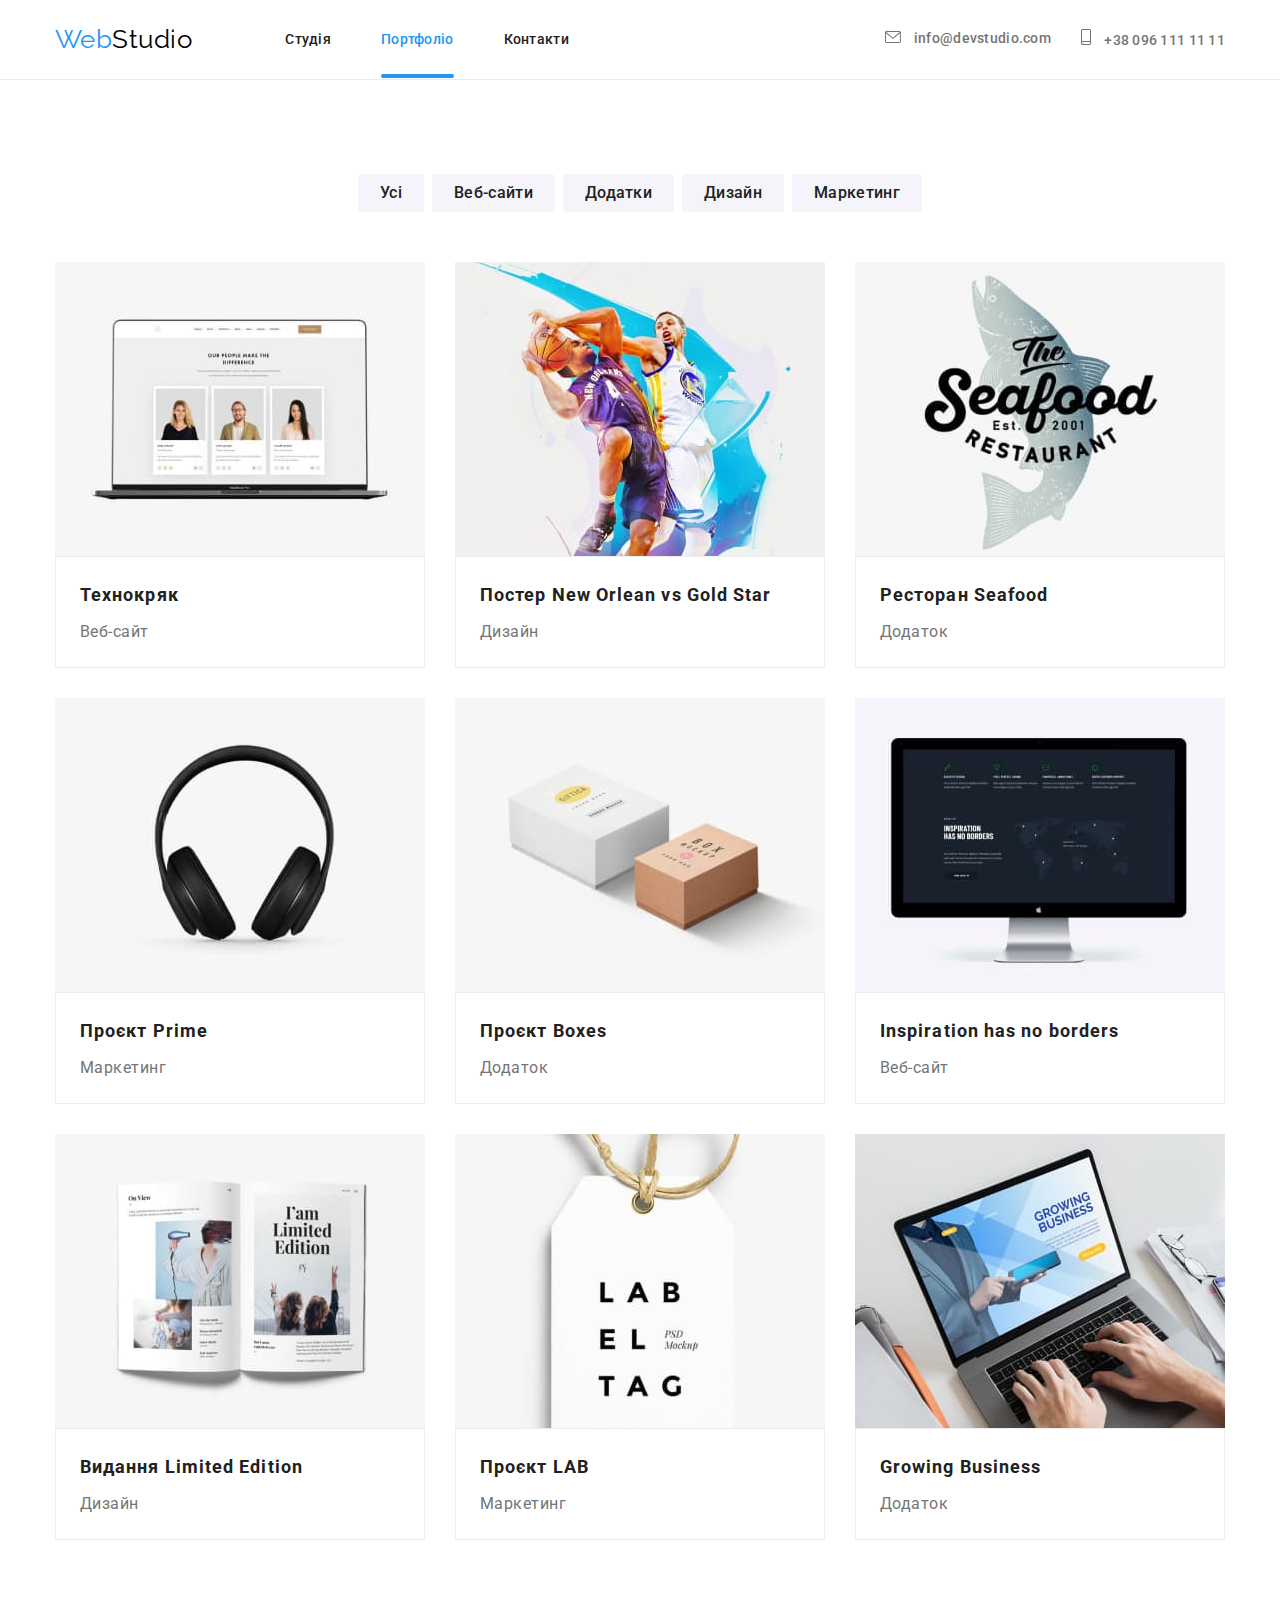
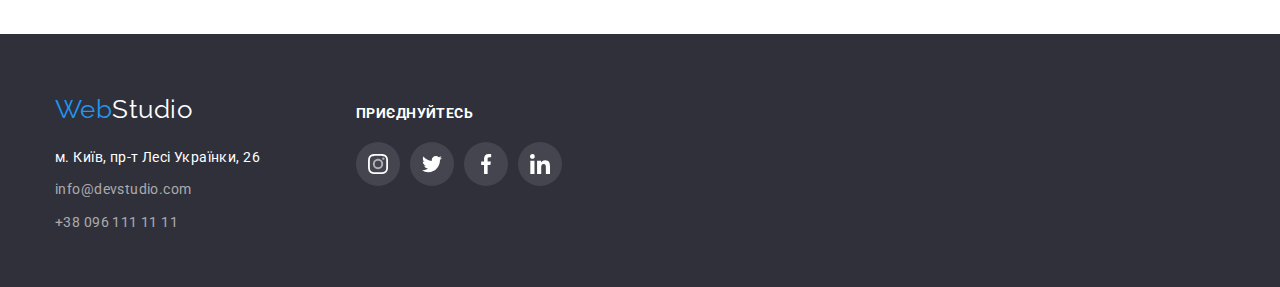
==== portfolio.html @ be0179d2 "копіювання файлів із попередньої роботи" ====
<!DOCTYPE html>
<html lang="uk">
    <head>
        <meta charset="UTF-8" />
        <meta http-equiv="X-UA-Compatible" content="IE=edge" />
        <meta name="viewport" content="width=device-width, initial-scale=1.0" />
        <title>Document</title>
        <link href="https://fonts.googleapis.com/css2?family=Raleway:wght@700&family=Roboto:wght@400;500;700;900&display=swap" rel="stylesheet" />
        <link rel="stylesheet" href="https://cdnjs.cloudflare.com/ajax/libs/modern-normalize/1.1.0/modern-normalize.min.css" />
        <link rel="stylesheet" href="./css/styles.css" />
    </head>
    <body class="page">
         <header class="page-header">
            <div class="container header-links">         
                <a href="/" class="decoration logo">
                    <span class="logo-one">Web</span><span class="logo-two">Studio</span>
                </a>
                <nav>
                <ul class="site-nav list">
                    <li class="item-chapter"><a href="./index.html" class="link-chapter">Студія</a></li>
                    <li class="item-chapter"><a href="./portfolio.html" class="link-chapter current">Портфоліо</a></li>
                    <li class="item-chapter"><a href="" class="link-chapter" >Контакти</a></li>
                </ul>
            </nav>
            <ul class="contacts list">
                <li class="item-contact">
                    <a class="link-contact" href="#" aria-label="mail">
                        <svg class="icon-contact" width="16" height="12"> 
                        <use href="./images/symbol-defs.svg#icon-icon-mail-1"></use>
                        </svg> 
                        info@devstudio.com</a></li>
                <li class="item"> 
                    <a class="link-contact" href="#" aria-label="telephone">
                        <svg class="icon-contact" width="10" height="16"> 
                         <use href="./images/symbol-defs.svg#icon-icon-smartphone-1"></use>
                        </svg> 
                        +38 096 111 11 11</a></li>
                    </ul>
        </div>
        </header>
        <!--Контент сторінки портфоліо-->
        <main>
            <section class="section">
                <div class="container"> 
             <!--<h1>Наші роботи</h1>-->
             <ul class="button-filter list"> 
                 <li class="button-item"><button type="button" class="button secondary filter">Усі</button></li>
                 <li class="button-item"><button type="button" class="button secondary filter">Веб-сайти</button></li>
                 <li class="button-item"><button type="button" class="button secondary filter">Додатки</button></li>
                 <li class="button-item"><button type="button" class="button secondary filter">Дизайн</button></li>
                 <li class="button-item"><button type="button" class="button secondary filter">Маркетинг</button></li>
                </ul>
                <ul class="work-example list">
                    
                    <li class="card-example">
                        <div class="descr">
                        <img class="img"
                            src="./images/img-work-1.jpg"
                            alt="веб-сайт Приклад №1"
                            width="370"
                        />
                        <p class="descr-text">Ресурс пропонує комплексні пропозиції з різним рівнем функціоналу та сервісів. Все це дозволить відвідувачу отримати вичерпні відомості про компанію чи приватну особу.</p>
                        </div>
                        <div class="card-title">
                        <h2 class="name-example">Технокряк</h2>
                        <p class="branch">Веб-сайт</p></div>
                        
                    </li>
                    <li class="card-example">
                        <div class="descr">
                        <img class="img"
                            src="./images/img-work-2.jpg"
                            alt="Дизайн Приклад№2"
                            width="370"
                        />
<p class="descr-text">Ресурс пропонує комплексні пропозиції з різним рівнем функціоналу та сервісів. Все це дозволить відвідувачу отримати вичерпні відомості про компанію чи приватну особу.</p>
                        </div>
                        <div class="card-title">

                            <h2 lang="en" class="name-example" >Постер New Orlean vs Gold Star</h2>
                            <p class="branch">Дизайн</p>
                        </div>
                    </li>
                    <li class="card-example">
                        <div class="descr">
                        <img class="img"
                            src="./images/img-work-3.jpg"
                            alt="Додаток Приклад№3"
                            width="370"
                        />
<p class="descr-text">Ресурс пропонує комплексні пропозиції з різним рівнем функціоналу та сервісів. Все це дозволить відвідувачу отримати вичерпні відомості про компанію чи приватну особу.</p>
                        </div>
                        <div class="card-title"> 
                            <h2 lang="en" class="name-example">Ресторан Seafood</h2>
                            <p class="branch">Додаток</p>
                        </div>
                    </li>
                    <li class="card-example">
                        <div class="descr">
                        <img class="img"
                            src="./images/img-work-4.jpg"
                            alt="Маркетинг Приклад№4"
                            width="370"
                        />
<p class="descr-text">Ресурс пропонує комплексні пропозиції з різним рівнем функціоналу та сервісів. Все це дозволить відвідувачу отримати вичерпні відомості про компанію чи приватну особу.</p>
                        </div>
                        <div class="card-title">

                            <h2 lang="en" class="name-example">Проєкт Prime</h2>
                            <p class="branch">Маркетинг</p>
                        </div>
                    </li>
                    <li class="card-example">
                        <div class="descr">
                        <img class="img"
                            src="./images/img-work-5.jpg"
                            alt="Додаток Приклад№5"
                            width="370"
                        />
<p class="descr-text">Ресурс пропонує комплексні пропозиції з різним рівнем функціоналу та сервісів. Все це дозволить відвідувачу отримати вичерпні відомості про компанію чи приватну особу.</p>
                        </div>
                        <div class="card-title">

                            <h2 lang="en" class="name-example">Проєкт Boxes</h2>
                            <p class="branch">Додаток</p>
                        </div>
                    </li>
                    <li class="card-example">
                        <div class="descr">
                        <img class="img"
                            src="./images/img-work-6.jpg"
                            alt="Веб-сайт Приклад №6"
                            width="370"
                        />
<p class="descr-text">Ресурс пропонує комплексні пропозиції з різним рівнем функціоналу та сервісів. Все це дозволить відвідувачу отримати вичерпні відомості про компанію чи приватну особу.</p>
                        </div>
                        <div class="card-title">

                            <h2 lang="en" class="name-example">Inspiration has no borders</h2>
                            <p class="branch">Веб-сайт</p>
                        </div>
                    </li>
                    <li class="card-example">
                        <div class="descr">
                        <img class="img"
                            src="./images/img-work-7.jpg"
                            alt="Дизайн Приклад №7"
                            width="370"
                        />
<p class="descr-text">Ресурс пропонує комплексні пропозиції з різним рівнем функціоналу та сервісів. Все це дозволить відвідувачу отримати вичерпні відомості про компанію чи приватну особу.</p>
                        </div>
                        <div class="card-title">

                            <h2 lang="en" class="name-example">Видання Limited Edition</h2>
                            <p class="branch">Дизайн</p>
                        </div>
                    </li>
                    <li class="card-example">
                        <div class="descr">
                        <img class="img"
                            src="./images/img-work-8.jpg"
                            alt="Маркетинг Приклад №8"
                            width="370"
                        />
<p class="descr-text">Ресурс пропонує комплексні пропозиції з різним рівнем функціоналу та сервісів. Все це дозволить відвідувачу отримати вичерпні відомості про компанію чи приватну особу.</p>
                        </div>
                        <div class="card-title">

                            <h2 lang="en" class="name-example">Проєкт LAB</h2>
                            <p class="branch">Маркетинг</p>
                        </div>
                    </li>
                    <li class="card-example">
                        <div class="descr">
                        <img class="img"
                            src="./images/img-work-9.jpg"
                            alt="Додаток Приклад №9"
                            width="370"
                        />
<p class="descr-text">Ресурс пропонує комплексні пропозиції з різним рівнем функціоналу та сервісів. Все це дозволить відвідувачу отримати вичерпні відомості про компанію чи приватну особу.</p>
                        </div>
                        <div class="card-title">

                            <h2 lang="en" class="name-example">Growing Business</h2>
                            <p class="branch">Додаток</p>
                        </div>
                    </li>
                </ul>
            </div>
            </section>
        </main>
        <!--футер-->
        <footer class="footer">
            <div class="container footer-content-info">
                <div class="logo-address">
                <a href="/" class="logo decoration ">
                   <span class="logo-one">Web</span><span class="logo-three">Studio</span>
                </a>
               
                <address>
                    <ul class="address list">
                    <li><a href="/" class="post-address decoration">м. Київ, пр-т Лесі Українки, 26</a></li>
                    <li class="contact"><a href="mailto:info@devstudio.com" class="contact decoration">info@devstudio.com</a></li>
                    <li class="contact"><a href="tel:+38096111111" class="contact decoration">+38 096 111 11 11</a></li>
                </ul>
                </address>
            </div>
                <div class="socials">
                    <h3 class="caption">приєднуйтесь</h3>
                    <ul class="link-list list">
                        <li>
                            <a class="link-svg-footer" href="#" aria-label="Instagram">
                            <svg class="icon-socials" width="20" height="20"> 
                                <use href="./images/symbol-defs.svg#icon-instagram-2"></use>
                               </svg></a>
                        </li>
                        <li>
                            <a class="link-svg-footer" href="#" aria-label="Instagram">
                            <svg class="icon-socials" width="20" height="20"> 
                                <use href="./images/symbol-defs.svg#icon-twitter-1"></use>
                               </svg></a>
                        </li>
                        <li>
                            <a class="link-svg-footer" href="#" aria-label="Instagram">
                            <svg class="icon-socials" width="20" height="20"> 
                                <use href="./images/symbol-defs.svg#icon-facebook-1"></use>
                               </svg></a>
                        </li>
                        <li>
                            <a class="link-svg-footer" href="#" aria-label="Instagram">
                            <svg class="icon-socials" width="20" height="20"> 
                                <use href="./images/symbol-defs.svg#icon-linkedin-1"></use>
                               </svg></a>
                        </li>
                    </ul>
                </div>
            </div>
        
        </footer>
    </body>
</html>
---- css/styles.css ----
:root {
    --primary-text-color: #2F303A;
    --title-text-color: #212121;
    --primaty-white-color: #FFFFFF;
    --accent-color: #2196F3;
    --icon-color: #afb1b8;
    --primary-bacground-color:#F5F4FA;
}

.page { 
margin: 0;
font-family: 'Roboto', sans-serif;
background-color: white;
color:#757575 ;
letter-spacing: 0.03em;
}  


.page-header {
padding-top: 24px;
padding-bottom: 24px;
border-bottom:1px solid #ECECEC;
}

.decoration {
text-decoration: none;
}

.header-links {
display: flex;
padding-left: 0;
align-items: center;
}

.container {
margin: 0 auto;
padding-left: 15px;
padding-right: 15px;
width: 1200px; 
}

.header-links {
margin: auto;
}

/* logo */
.logo {
font-family: 'Raleway', sans-serif;
font-style: Bold;
font-size: 26px;
line-height: 1.2;
}

.logo-one {
color:var(--accent-color);
}

.logo-two {
color:#000000;
}

.logo-three {
color: var(--primaty-white-color);
}

.list {   
margin: 0;
padding: 0;
list-style: none;
}

.site-nav  {
margin-left: 93px;
display: flex;
}

.site-nav .item-chapter:not(:last-child) {
margin-right: 50px;
}

.site-nav .link-chapter, .contacts .link-contact {
color:var(--title-text-color);
font-weight: 500;
font-size: 14px;
line-height: 1.14;
letter-spacing: 0.02em;
text-decoration: none;

transition-property: color ;
transition-property: fill;
transition-duration: 250ms;
transition-timing-function: cubic-bezier(0.4, 0, 0.2, 1);
}

.contacts {
margin-left: auto;
display: flex;  
justify-content: flex-end;
}

.contacts .item-contact:not(:last-child) {
margin-right: 30px;

}

.item-contact {
    align-items: center;}
    

.icon-contact {
      margin-right: 10px;
    
}
.contacts .link-contact {
    fill:  #757575 ;
color: #757575 ;
 }

.site-nav .link-chapter.current,
.contacts .link-contact.current,
.site-nav .link-chapter:hover,
.site-nav .link-chapter:focus, 
.contacts .link-contact:hover,
.contacts .link-contact:focus {
    fill: var(--accent-color); 
    color: var(--accent-color);  
}
.link-chapter {


   
    position: relative;
    
}

.item-chapter .current::after {
    display: block;
    position: absolute;
    content: "";
    width: 100%;
    height: 4px;
    border: 2px solid var(--accent-color) ;
    background-color: var(--accent-color);
    border-radius: 2px;
    margin-top: 25px;

  
}

.hero {
background-image: 
linear-gradient( rgba(47, 48, 58, 0.4), rgba(47, 48, 58, 0.4)),
 url(../images/hero-img.jpg);
max-width: 1600px;
height: 600px;
margin-left: auto;
margin-right: auto;
background-position:center;

background-size: cover;
background-repeat: no-repeat;
padding-top: 200px;
padding-bottom: 200px;
text-align: center;


}

.footer {

background-color:var(--primary-text-color);
}

.hero-title {
margin-top :0px;
margin-bottom: 30px;
margin-left: auto;
margin-right: auto;
width: 696px;
color: var(--primaty-white-color);
font-weight: 900;
font-size: 44px;
line-height: 1.36;
letter-spacing: 0.06em;
text-transform: uppercase;
}

.button {
padding: 10px 32px ;
font-family: inherit;
color:var(--title-text-color); 
background: #F5F4FA;
font-weight: 500;
font-size: 14px;
line-height: 1.62;
letter-spacing: 0.02em;
border-radius: 4px;

}

.button.primary {
background-color:var(--accent-color);
color: var(--primaty-white-color);
font-weight: 700;
font-size: 16px;
line-height: 1.88;
letter-spacing: 0.06em; 
}

.button.secondary {
background-color: F5F4FA;
color:var(--title-text-color);
border: none;

transition-property: color, background-color, box-shadow ;
transition-duration: 250ms;
transition-timing-function: cubic-bezier(0.4, 0, 0.2, 1);
}

.button.secondary:hover,
.button.secondary:focus {
 background-color:var(--accent-color);
color: var(--primaty-white-color); 
box-shadow: 0px 1px 1px rgba(0, 0, 0, 0.12), 0px 4px 4px rgba(0, 0, 0, 0.06), 1px 4px 6px rgba(0, 0, 0, 0.16); 
}

.button.secondary:current {
background-color:var(--accent-color);
color: var(--primaty-white-color);

}
.backdrop {
position: fixed;
width: 100%;
height: 100%;
top: 0;
left: 0;
background: rgba(0, 0, 0, 0.2);
opacity: 1 ;

transition: opacity 250ms cubic-bezier(0.4, 0, 0.2, 1);
}

.backdrop.is-hidden {

opacity: 0;
pointer-events: none;
}

.backdrop.is-hidden .modal { 
 transform: translate(-50%, -50%) scale(0.8);
}

.modal {
position: absolute;
left: 50%;
top: 50%;
display: flex;
transform: translate(-50%, -50%) scale(1);
width: 528px;
height: 581px;
background: var(--primaty-white-color);
opacity: 1;

transition: transform 250ms cubic-bezier(0.4, 0, 0.2, 1);
}

.button-close {
position: absolute;
width: 30px;
height: 30px;
right: 8px;
top: 8px;
border-radius: 50%;
background-color: var(--primaty-white-color);
border: 1px solid rgba(0, 0, 0, 0.1);
display: flex;
align-items: center;
justify-content: center;

}

.icon-close {
   width: 18px;
height: 18px; 


   fill: #000000; 
}

.section {
padding-top: 94px;
padding-bottom: 94px;
  
}
.direction {
padding-top: 0;
}

.section-title {
margin-top: 0;
margin-bottom: 0;
color:var(--title-text-color);
font-size: 36px;
line-height: 1.17;
text-align: center;
letter-spacing: 0.03em;
} 

.priority {
display: flex;
} 

.priority-item {
width: 270px;
} 

.priority-item:not(:last-child) {
margin-right: 30px;
}

.upper {
    background: var(--primary-bacground-color);
    border-radius: 4px;
    display: flex;
    height: 120px;
    justify-content:center ;
    align-items: center;   
   
 }

.priority-icon {
    fill: var(--title-text-color);
}
.title   {

margin-top: 30px;
margin-bottom: 10px;
color:var(--title-text-color);
font-size: 14px;
line-height: 1.14;
letter-spacing: 0.03em;
text-transform: uppercase;
}


.priority .text {
margin-top: 0; 
margin-bottom: 0;   
font-size: 14px;
line-height: 1.7;
letter-spacing: 0.03em;
}

.image-list,
.clients-list {
margin-top: 50px;
display: flex;
}
.image-item {
    position: relative;
}
.image-item:not(:last-child) {
margin-right: 30px;
}
.description {
    display: flex;
position: absolute;
width: 370px;
height: 70px;
background: rgba(47, 48, 58, 0.8);
bottom: 0;
}
.text-description {
    

padding:auto;
margin: auto;
font-weight: 700;
font-size: 14px;
line-height: 1.14;
text-align: center;
letter-spacing: 0.03em;
text-transform: uppercase;
color:var(--primaty-white-color);


}

.shadow {
background: var(--primary-bacground-color);
padding-bottom: 94px;
}

.personal {
margin-top: 50px;
display: flex;
}

.personal-card {
width: 270px;
background-color:var(--primaty-white-color);
box-shadow: 0px 1px 3px rgba(0, 0, 0, 0.12), 0px 1px 1px rgba(0, 0, 0, 0.14), 0px 2px 1px rgba(0, 0, 0, 0.2);
border-radius: 0px 0px 4px 4px;

}
.personal-card:not(:last-child) {
margin-right: 30px;
}

.personal-data {
padding-top: 30px;
padding-bottom: 30px;
text-align: center;
}

.name {
margin-bottom: 0;
margin-top: 0;
color:var(--title-text-color);
font-weight: 500;
font-size: 16px;
line-height: 1.19;
}

.position {
margin-top: 10px;
margin-bottom: 0;     
font-size: 16px;
line-height: 1.19;
letter-spacing: 0.03em;
}

.social-links {
    margin-top: 16px;
    margin-left: 32px;
    margin-right: 32px;
    width: 206px;
    height: 44px;
display: flex;
gap: 10px;
align-items: center;
color:var(--icon-color) ;
}

.link-svg {   
    display: flex;  
    justify-content: center;
    align-items: center;
    width: 44px;
    height: 44px;
border-radius: 50%;
background-color: transparent;
color:var(--icon-color) ;

transition-property: color, background-color ;
transition-duration: 250ms;
transition-timing-function: cubic-bezier(0.4, 0, 0.2, 1);
}
.icon-socials {
    fill:currentColor;
 }
.link-svg:hover,
.link-svg:focus {
    background-color:var(--accent-color); 
    color:var(--primaty-white-color);
}
.client {
    display: flex;
    width: 170px;
    height: 92px;
  border-radius: 4px;
}

.client:not(:last-child) {
    margin-right: 30px;
}
.client-site {  
    display: flex;
    width: 170px;
    height: 92px;
    justify-content: center;
    align-items: center;
    border: 1px solid var(--icon-color)  ;
    border-radius: 4px;
    fill:var(--icon-color) ;

    transition-property: fill, border-color ;
transition-duration: 250ms;
transition-timing-function: cubic-bezier(0.4, 0, 0.2, 1);
}

.client-site:hover,
.client-site:focus {
  fill: var(--accent-color);
  border-color: var(--accent-color); 
}

.link-list {
    gap: 10px;
}


/* footer */

.footer {
padding-top: 60px;
padding-bottom: 60px;

}

.footer-content-info {
    display: flex;
    align-items: baseline;
}

.logo-address {
    display: block;
}

.post-address, .address .contact {
margin-right: 0;
    color: var(--primaty-white-color) ;
font-family: 'Roboto';
font-style: normal;
font-size: 14px;
line-height: 1.71;
letter-spacing: 0.03em;

}
.address {

    margin-right: 0;
    margin-bottom: 0;
    margin-top: 20px;
width: 231px;
height: 81px;
}

.contact {
margin-top: 9px;
}

.address .contact {
color: rgba(255, 255, 255, 0.6);

transition-property: color ;
transition-duration: 250ms;
transition-timing-function: cubic-bezier(0.4, 0, 0.2, 1);
 }

.address .contact:hover,
.address .contact:focus {
color: var(--accent-color);  
}

.socials {
    margin-top: 12px;
    margin-left:70px;
    margin-right: 0;
    margin-top: px;
 
width: 206px;
height: 80px;

}

.caption {
    margin-top: 0;
   margin-bottom: 20px;
    font-size: 14px;
    line-height: 1.14;
    letter-spacing: 0.03em;
    text-transform: uppercase;
    
    color:var(--primaty-white-color);
      
}
.link-list {
    display: flex;
}
.link-svg-footer {
    display: flex;  
    justify-content: center;
    align-items: center;
    width: 44px;
    height: 44px;
border-radius: 50%;
background-color:rgba(255, 255, 255, 0.1);;
color:var(--primaty-white-color) ; 

transition-property: color, background-color ;
transition-duration: 250ms;
transition-timing-function: cubic-bezier(0.4, 0, 0.2, 1);
}
.link-svg-footer:hover,
.link-svg-footer:focus {
    background-color:var(--accent-color); 
    color: var(--primaty-white-color);
}


/* portfolio */

.button-filter {

margin-bottom: 50px;
display: flex;
justify-content: center;
}
.filter {
    padding: 6px 22px ;
    font-size: 16px;
}

.button-item:not(:last-child) {
margin-right: 8px;
}


.work-example {
display: flex;
flex-wrap: wrap;
    
}
.card-example {
    margin-bottom: 30px;
    width: 370px;
    background-color:var(--primaty-white-color); 

    transition-property: box-shadow ;
transition-duration: 250ms;
transition-timing-function: cubic-bezier(0.4, 0, 0.2, 1);
}

.img::after {
    position: absolute;
  
    content: "";
    position: absolute;
    bottom: 0;
    left: 0;
    width: 370px;
    height: 30px;
    
    background-color:rgba(33, 150, 243, 0.9) ;
   
}
.work-example .card-example:hover,
.work-example .card-example:focus {
    box-shadow: 0px 1px 1px rgba(0, 0, 0, 0.12), 0px 4px 4px rgba(0, 0, 0, 0.06), 1px 4px 6px rgba(0, 0, 0, 0.16);
cursor: pointer;
}


.img {
    position: relative;
display: block;
max-width: 100%;
height: auto;
}
.descr {
     position: relative;
  overflow: hidden;
}

.descr-text {
    position: absolute;
    margin: 0;

  padding: 63px 24px;
  left: 0;
  top: 0;
  width: 100%;
  height: 100%;
 font-size: 18px;
line-height: 1.56;
letter-spacing: 0.03em;
color: #FFFFFF;
  background-color: rgba(33, 150, 243, 0.9);

  transform: translateY(100%);
  transition: transform 250ms ease ;
} 
.card-example:hover .descr-text {
transform: translateY(0);
}


.card-title { 
padding: 20px 24px;
border: 1px solid #EEEEEE;
}

.card-example:nth-last-child(-n+3) {
margin-bottom: 0;
 }

.card-example {
margin-right: 30px;
}

.card-example:nth-child(3n){
margin-right: 0px;
}

.name-example {
margin-bottom: 0; 
margin-top: 0;
color:var(--title-text-color);  
font-size: 18px;
line-height: 2;
letter-spacing: 0.06em;
}

.branch {
margin-top: 4px;
margin-bottom: 0;
font-size: 16px;
line-height: 1.88;
letter-spacing: 0.03em;
}
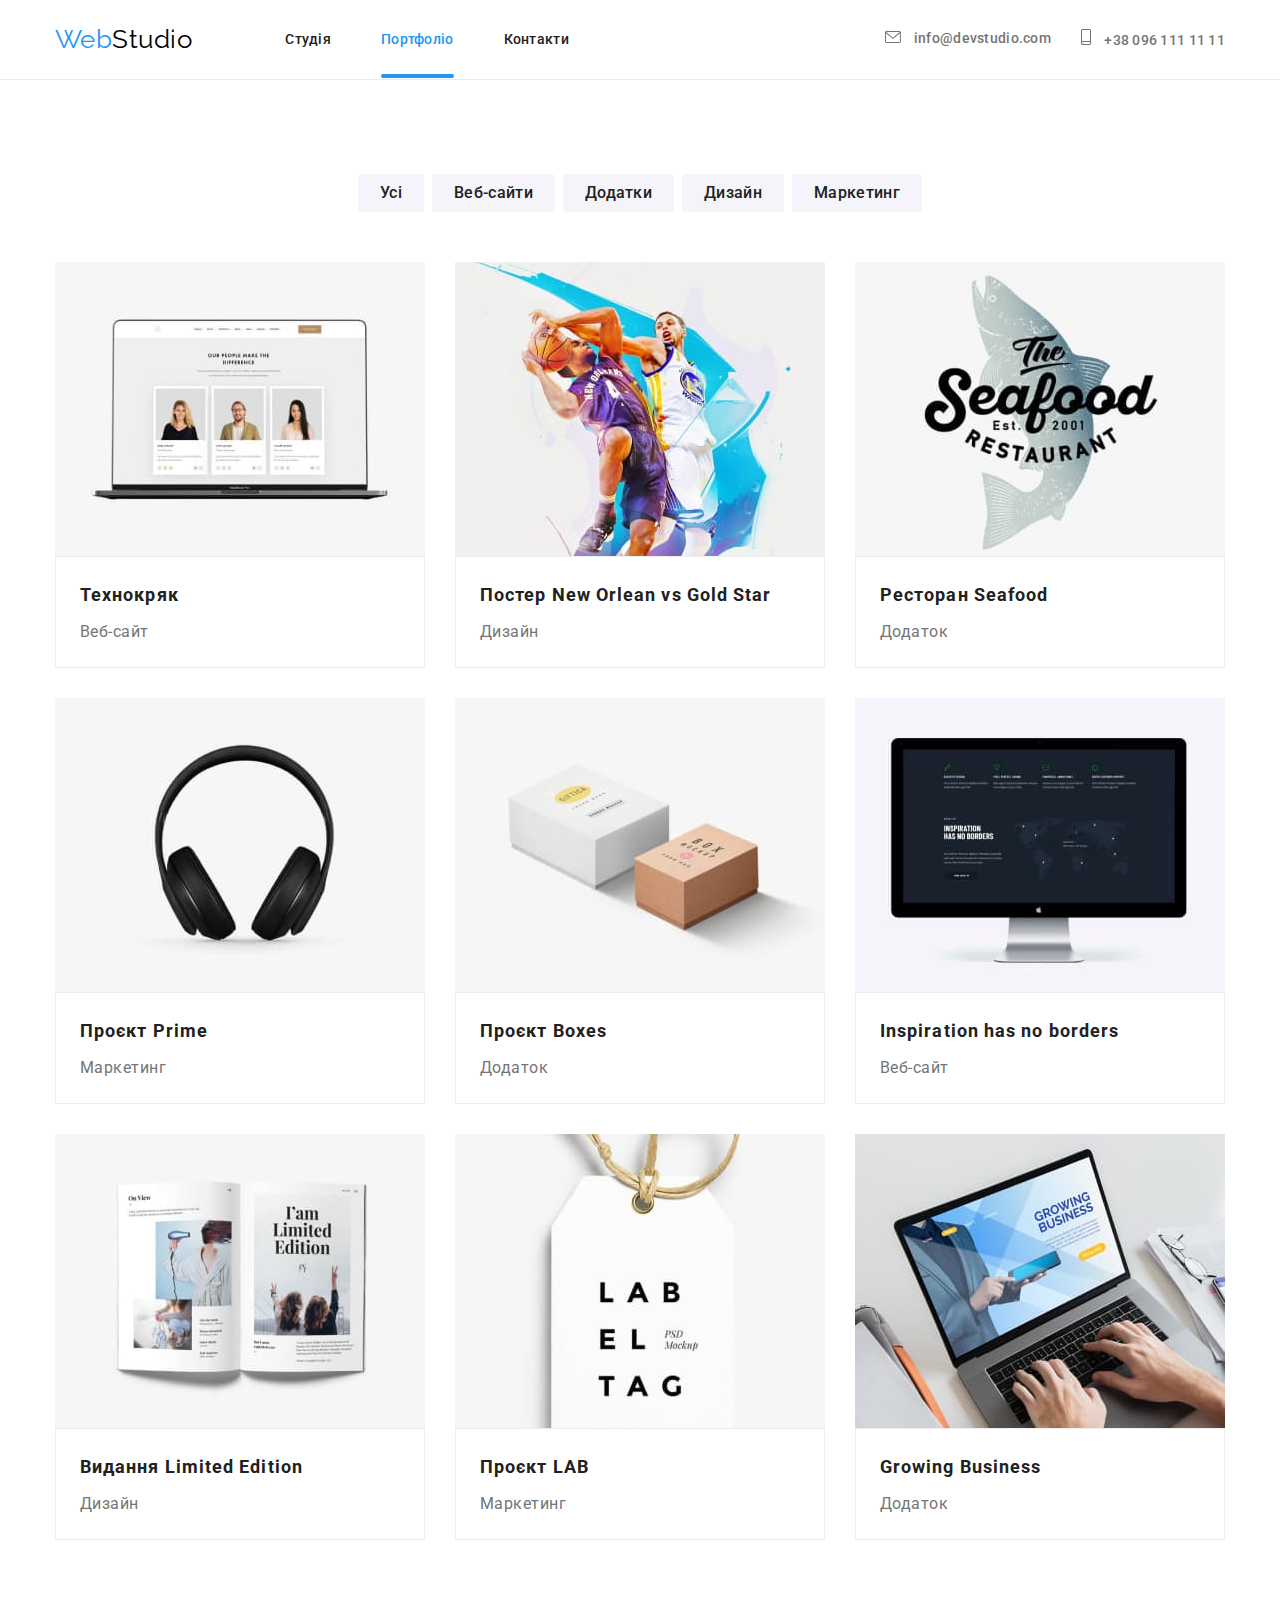
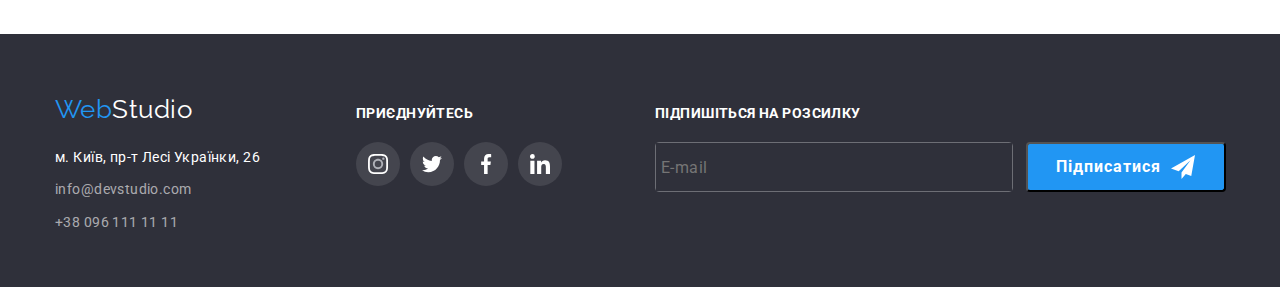
==== commit 3b55dc7b: "залишилось кілька костилів" ====
--- a/portfolio.html
+++ b/portfolio.html
@@ -190,52 +190,129 @@
             </section>
         </main>
         <!--футер-->
-        <footer class="footer">
+         <footer class="footer">
             <div class="container footer-content-info">
                 <div class="logo-address">
-                <a href="/" class="logo decoration ">
-                   <span class="logo-one">Web</span><span class="logo-three">Studio</span>
-                </a>
-               
-                <address>
-                    <ul class="address list">
-                    <li><a href="/" class="post-address decoration">м. Київ, пр-т Лесі Українки, 26</a></li>
-                    <li class="contact"><a href="mailto:info@devstudio.com" class="contact decoration">info@devstudio.com</a></li>
-                    <li class="contact"><a href="tel:+38096111111" class="contact decoration">+38 096 111 11 11</a></li>
-                </ul>
-                </address>
-            </div>
+                    <a href="/" class="logo decoration">
+                        <span class="logo-one">Web</span
+                        ><span class="logo-three">Studio</span>
+                    </a>
+
+                    <address>
+                        <ul class="address list">
+                            <li>
+                                <a href="/" class="post-address decoration"
+                                    >м. Київ, пр-т Лесі Українки, 26</a>
+                            </li>
+                            <li class="contact">
+                                <a
+                                    href="mailto:info@devstudio.com"
+                                    class="contact decoration"
+                                    >info@devstudio.com</a
+                                >
+                            </li>
+                            <li class="contact">
+                                <a
+                                    href="tel:+38096111111"
+                                    class="contact decoration"
+                                    >+38 096 111 11 11</a
+                                >
+                            </li>
+                        </ul>
+                    </address>
+                </div>
                 <div class="socials">
                     <h3 class="caption">приєднуйтесь</h3>
                     <ul class="link-list list">
                         <li>
-                            <a class="link-svg-footer" href="#" aria-label="Instagram">
-                            <svg class="icon-socials" width="20" height="20"> 
-                                <use href="./images/symbol-defs.svg#icon-instagram-2"></use>
-                               </svg></a>
+                            <a
+                                class="link-svg-footer"
+                                href="#"
+                                aria-label="Instagram"
+                            >
+                                <svg
+                                    class="icon-socials"
+                                    width="20"
+                                    height="20"
+                                >
+                                    <use
+                                        href="./images/symbol-defs.svg#icon-instagram-2"
+                                    ></use></svg></a>
                         </li>
                         <li>
-                            <a class="link-svg-footer" href="#" aria-label="Instagram">
-                            <svg class="icon-socials" width="20" height="20"> 
-                                <use href="./images/symbol-defs.svg#icon-twitter-1"></use>
-                               </svg></a>
+                            <a
+                                class="link-svg-footer"
+                                href="#"
+                                aria-label="Instagram"
+                            >
+                                <svg
+                                    class="icon-socials"
+                                    width="20"
+                                    height="20"
+                                >
+                                    <use
+                                        href="./images/symbol-defs.svg#icon-twitter-1"
+                                    ></use></svg></a>
                         </li>
                         <li>
-                            <a class="link-svg-footer" href="#" aria-label="Instagram">
-                            <svg class="icon-socials" width="20" height="20"> 
-                                <use href="./images/symbol-defs.svg#icon-facebook-1"></use>
-                               </svg></a>
+                            <a
+                                class="link-svg-footer"
+                                href="#"
+                                aria-label="Instagram"
+                            >
+                                <svg
+                                    class="icon-socials"
+                                    width="20"
+                                    height="20"
+                                >
+                                    <use
+                                        href="./images/symbol-defs.svg#icon-facebook-1"
+                                    ></use></svg></a>
                         </li>
                         <li>
-                            <a class="link-svg-footer" href="#" aria-label="Instagram">
-                            <svg class="icon-socials" width="20" height="20"> 
-                                <use href="./images/symbol-defs.svg#icon-linkedin-1"></use>
-                               </svg></a>
+                            <a
+                                class="link-svg-footer"
+                                href="#"
+                                aria-label="Instagram"
+                            >
+                                <svg
+                                    class="icon-socials"
+                                    width="20"
+                                    height="20"
+                                >
+                                    <use
+                                        href="./images/symbol-defs.svg#icon-linkedin-1"
+                                    ></use></svg></a>
                         </li>
                     </ul>
                 </div>
+               <div class="slogan">
+<h3 class="caption">підпишіться на розсилку</h3>
+<span class="user-mail">
+<form class="mail-form" name="signup_form" autocomplete="on" novalidate>
+  <label class="mail-label">
+
+    <input class="input-field"  type="email" name="email" placeholder="E-mail" />
+  </label>
+ 
+  <button           
+                        type="submit"
+                        class="button-submit"
+                    >Підписатися
+                    <svg
+                                                class="icon-send"
+                                                width="24"
+                                                height="24"
+                                            >
+                                                <use
+                                                    href="./images/symbol-defs.svg#icon-icon-send"
+                                                ></use></svg>                                      </a>
+                </button>
+</form>
+
+</span>
+               </div>
             </div>
-        
         </footer>
     </body>
 </html>
--- a/css/styles.css
+++ b/css/styles.css
@@ -1,322 +1,481 @@
 :root {
-    --primary-text-color: #2F303A;
+    --primary-text-color: #2f303a;
     --title-text-color: #212121;
-    --primaty-white-color: #FFFFFF;
-    --accent-color: #2196F3;
+    --primaty-white-color: #ffffff;
+    --accent-color: #2196f3;
     --icon-color: #afb1b8;
-    --primary-bacground-color:#F5F4FA;
-}
-
-.page { 
-margin: 0;
-font-family: 'Roboto', sans-serif;
-background-color: white;
-color:#757575 ;
-letter-spacing: 0.03em;
-}  
-
+    --primary-bacground-color: #f5f4fa;
+}
+
+.page {
+    margin: 0;
+    font-family: 'Roboto', sans-serif;
+    background-color: white;
+    color: #757575;
+    letter-spacing: 0.03em;
+}
 
 .page-header {
-padding-top: 24px;
-padding-bottom: 24px;
-border-bottom:1px solid #ECECEC;
+    padding-top: 24px;
+    padding-bottom: 24px;
+    border-bottom: 1px solid #ececec;
 }
 
 .decoration {
-text-decoration: none;
+    text-decoration: none;
 }
 
 .header-links {
-display: flex;
-padding-left: 0;
-align-items: center;
+    display: flex;
+    padding-left: 0;
+    align-items: center;
 }
 
 .container {
-margin: 0 auto;
-padding-left: 15px;
-padding-right: 15px;
-width: 1200px; 
+    margin: 0 auto;
+    padding-left: 15px;
+    padding-right: 15px;
+    width: 1200px;
 }
 
 .header-links {
-margin: auto;
+    margin: auto;
 }
 
 /* logo */
 .logo {
-font-family: 'Raleway', sans-serif;
-font-style: Bold;
-font-size: 26px;
-line-height: 1.2;
+    font-family: 'Raleway', sans-serif;
+    font-style: Bold;
+    font-size: 26px;
+    line-height: 1.2;
 }
 
 .logo-one {
-color:var(--accent-color);
+    color: var(--accent-color);
 }
 
 .logo-two {
-color:#000000;
+    color: #000000;
 }
 
 .logo-three {
-color: var(--primaty-white-color);
-}
-
-.list {   
-margin: 0;
-padding: 0;
-list-style: none;
-}
-
-.site-nav  {
-margin-left: 93px;
-display: flex;
+    color: var(--primaty-white-color);
+}
+
+.list {
+    margin: 0;
+    padding: 0;
+    list-style: none;
+}
+
+.site-nav {
+    margin-left: 93px;
+    display: flex;
 }
 
 .site-nav .item-chapter:not(:last-child) {
-margin-right: 50px;
-}
-
-.site-nav .link-chapter, .contacts .link-contact {
-color:var(--title-text-color);
-font-weight: 500;
-font-size: 14px;
-line-height: 1.14;
-letter-spacing: 0.02em;
-text-decoration: none;
-
-transition-property: color ;
-transition-property: fill;
-transition-duration: 250ms;
-transition-timing-function: cubic-bezier(0.4, 0, 0.2, 1);
+    margin-right: 50px;
+}
+
+.site-nav .link-chapter,
+.contacts .link-contact {
+    color: var(--title-text-color);
+    font-weight: 500;
+    font-size: 14px;
+    line-height: 1.14;
+    letter-spacing: 0.02em;
+    text-decoration: none;
+
+    transition-property: color;
+    transition-property: fill;
+    transition-duration: 250ms;
+    transition-timing-function: cubic-bezier(0.4, 0, 0.2, 1);
 }
 
 .contacts {
-margin-left: auto;
-display: flex;  
-justify-content: flex-end;
+    margin-left: auto;
+    display: flex;
+    justify-content: flex-end;
 }
 
 .contacts .item-contact:not(:last-child) {
-margin-right: 30px;
-
+    margin-right: 30px;
 }
 
 .item-contact {
-    align-items: center;}
-    
+    align-items: center;
+}
 
 .icon-contact {
-      margin-right: 10px;
-    
+    margin-right: 10px;
 }
 .contacts .link-contact {
-    fill:  #757575 ;
-color: #757575 ;
- }
+    fill: #757575;
+    color: #757575;
+}
 
 .site-nav .link-chapter.current,
 .contacts .link-contact.current,
 .site-nav .link-chapter:hover,
-.site-nav .link-chapter:focus, 
+.site-nav .link-chapter:focus,
 .contacts .link-contact:hover,
 .contacts .link-contact:focus {
-    fill: var(--accent-color); 
-    color: var(--accent-color);  
+    fill: var(--accent-color);
+    color: var(--accent-color);
 }
 .link-chapter {
-
-
-   
     position: relative;
-    
 }
 
 .item-chapter .current::after {
     display: block;
     position: absolute;
-    content: "";
+    content: '';
     width: 100%;
     height: 4px;
-    border: 2px solid var(--accent-color) ;
+    border: 2px solid var(--accent-color);
     background-color: var(--accent-color);
     border-radius: 2px;
     margin-top: 25px;
-
-  
 }
 
 .hero {
-background-image: 
-linear-gradient( rgba(47, 48, 58, 0.4), rgba(47, 48, 58, 0.4)),
- url(../images/hero-img.jpg);
-max-width: 1600px;
-height: 600px;
-margin-left: auto;
-margin-right: auto;
-background-position:center;
-
-background-size: cover;
-background-repeat: no-repeat;
-padding-top: 200px;
-padding-bottom: 200px;
-text-align: center;
-
-
+    background-image: linear-gradient(
+            rgba(47, 48, 58, 0.4),
+            rgba(47, 48, 58, 0.4)
+        ),
+        url(../images/hero-img.jpg);
+    max-width: 1600px;
+    height: 600px;
+    margin-left: auto;
+    margin-right: auto;
+    background-position: center;
+
+    background-size: cover;
+    background-repeat: no-repeat;
+    padding-top: 200px;
+    padding-bottom: 200px;
+    text-align: center;
 }
 
 .footer {
-
-background-color:var(--primary-text-color);
+    background-color: var(--primary-text-color);
 }
 
 .hero-title {
-margin-top :0px;
-margin-bottom: 30px;
-margin-left: auto;
-margin-right: auto;
-width: 696px;
-color: var(--primaty-white-color);
-font-weight: 900;
-font-size: 44px;
-line-height: 1.36;
-letter-spacing: 0.06em;
-text-transform: uppercase;
+    margin-top: 0px;
+    margin-bottom: 30px;
+    margin-left: auto;
+    margin-right: auto;
+    width: 696px;
+    color: var(--primaty-white-color);
+    font-weight: 900;
+    font-size: 44px;
+    line-height: 1.36;
+    letter-spacing: 0.06em;
+    text-transform: uppercase;
 }
 
 .button {
-padding: 10px 32px ;
-font-family: inherit;
-color:var(--title-text-color); 
-background: #F5F4FA;
-font-weight: 500;
-font-size: 14px;
-line-height: 1.62;
-letter-spacing: 0.02em;
-border-radius: 4px;
-
+    padding: 10px 32px;
+    font-family: inherit;
+    color: var(--title-text-color);
+    background: #f5f4fa;
+    font-weight: 500;
+    font-size: 14px;
+    line-height: 1.62;
+    letter-spacing: 0.02em;
+    border-radius: 4px;
 }
 
 .button.primary {
-background-color:var(--accent-color);
-color: var(--primaty-white-color);
-font-weight: 700;
-font-size: 16px;
-line-height: 1.88;
-letter-spacing: 0.06em; 
+    background-color: var(--accent-color);
+    color: var(--primaty-white-color);
+    font-weight: 700;
+    font-size: 16px;
+    line-height: 1.88;
+    letter-spacing: 0.06em;
 }
 
 .button.secondary {
-background-color: F5F4FA;
-color:var(--title-text-color);
-border: none;
-
-transition-property: color, background-color, box-shadow ;
-transition-duration: 250ms;
-transition-timing-function: cubic-bezier(0.4, 0, 0.2, 1);
+    background-color: F5F4FA;
+    color: var(--title-text-color);
+    border: none;
+
+    transition-property: color, background-color, box-shadow;
+    transition-duration: 250ms;
+    transition-timing-function: cubic-bezier(0.4, 0, 0.2, 1);
 }
 
 .button.secondary:hover,
 .button.secondary:focus {
- background-color:var(--accent-color);
-color: var(--primaty-white-color); 
-box-shadow: 0px 1px 1px rgba(0, 0, 0, 0.12), 0px 4px 4px rgba(0, 0, 0, 0.06), 1px 4px 6px rgba(0, 0, 0, 0.16); 
+    background-color: var(--accent-color);
+    color: var(--primaty-white-color);
+    box-shadow: 0px 1px 1px rgba(0, 0, 0, 0.12), 0px 4px 4px rgba(0, 0, 0, 0.06),
+        1px 4px 6px rgba(0, 0, 0, 0.16);
 }
 
 .button.secondary:current {
-background-color:var(--accent-color);
-color: var(--primaty-white-color);
-
+    background-color: var(--accent-color);
+    color: var(--primaty-white-color);
 }
 .backdrop {
-position: fixed;
-width: 100%;
-height: 100%;
-top: 0;
-left: 0;
-background: rgba(0, 0, 0, 0.2);
-opacity: 1 ;
-
-transition: opacity 250ms cubic-bezier(0.4, 0, 0.2, 1);
+    position: fixed;
+    width: 100%;
+    height: 100%;
+    top: 0;
+    left: 0;
+    background: rgba(0, 0, 0, 0.2);
+    opacity: 1;
+
+    transition: opacity 250ms cubic-bezier(0.4, 0, 0.2, 1);
 }
 
 .backdrop.is-hidden {
-
-opacity: 0;
-pointer-events: none;
-}
-
-.backdrop.is-hidden .modal { 
- transform: translate(-50%, -50%) scale(0.8);
+    opacity: 0;
+    pointer-events: none;
+}
+
+.backdrop.is-hidden .modal {
+    transform: translate(-50%, -50%) scale(0.8);
 }
 
 .modal {
-position: absolute;
-left: 50%;
-top: 50%;
-display: flex;
-transform: translate(-50%, -50%) scale(1);
-width: 528px;
-height: 581px;
-background: var(--primaty-white-color);
-opacity: 1;
-
-transition: transform 250ms cubic-bezier(0.4, 0, 0.2, 1);
-}
-
+    position: absolute;
+    display: flex;
+    left: 50%;
+    top: 50%;
+    padding: 40px;
+    display: flex;
+    transform: translate(-50%, -50%) scale(1);
+    width: 528px;
+    height: 581px;
+    background: var(--primaty-white-color);
+    opacity: 1;
+
+    transition: transform 250ms cubic-bezier(0.4, 0, 0.2, 1);
+}
 .button-close {
-position: absolute;
-width: 30px;
-height: 30px;
-right: 8px;
-top: 8px;
-border-radius: 50%;
-background-color: var(--primaty-white-color);
-border: 1px solid rgba(0, 0, 0, 0.1);
-display: flex;
-align-items: center;
-justify-content: center;
-
-}
-
+    position: absolute;
+    width: 30px;
+    height: 30px;
+    right: 8px;
+    top: 8px;
+    border-radius: 50%;
+    background-color: var(--primaty-white-color);
+    border: 1px solid rgba(0, 0, 0, 0.1);
+    display: flex;
+    align-items: center;
+    justify-content: center;
+    cursor: pointer;
+}
 .icon-close {
-   width: 18px;
-height: 18px; 
-
-
-   fill: #000000; 
-}
+    width: 18px;
+    height: 18px;
+    fill: #000000;
+
+    transition: fill 250ms cubic-bezier(0.4, 0, 0.2, 1);
+}
+.button-close:hover .icon-close,
+.button-close:focus .icon-close {
+    fill: var(--accent-color);
+}
+.form {
+    padding: 0;
+    margin: 0;
+    top: 35px;
+    width: 100%;
+}
+
+.modal-slogan {
+    width: 448px;
+    margin-top: 0;
+    padding: 0;
+    margin-left: auto;
+    margin-right: auto;
+    margin-bottom: 12px;
+    font-size: 20px;
+    line-height: 1.15;
+    text-align: center;
+    letter-spacing: 0.03em;
+    color: var(--title-text-color);
+}
+
+.form-field {
+    position: relative;
+    padding: 0;
+    margin: 0;
+    margin-bottom: 10px;
+}
+.form-lable {
+    font-weight: 400;
+    font-size: 12px;
+    line-height: 1.17;
+    letter-spacing: 0.01em;
+}
+.form-input {
+    margin: 0;
+    padding: 0;
+    margin-top: 4px;
+    padding-left: 37px;
+    width: 448px;
+    height: 40px;
+    border: 1px solid rgba(33, 33, 33, 0.2);
+    border-radius: 4px;
+    outline: transparent;
+
+    transition: border-color 250ms cubic-bezier(0.4, 0, 0.2, 1);
+}
+
+.form-input:focus,
+.form-input:hover {
+    border-color: var(--accent-color);
+}
+
+.form-comment {
+    display: flex;
+    margin-right: 5px;
+
+    font-weight: 400;
+    font-size: 14px;
+    line-height: 1.7;
+    letter-spacing: 0.03em;
+    color: #757575;
+}
+.form-input-comment {
+    margin-top: 4px;
+    padding: 12px 16px;
+    border: 1px solid rgba(33, 33, 33, 0.2);
+    border-radius: 4px;
+    width: 448px;
+    height: 115px;
+    resize: none;
+    outline: transparent;
+    font-size: 12px;
+    line-height: 1.15;
+    letter-spacing: 0.01em;
+
+    transition: border-color 250ms cubic-bezier(0.4, 0, 0.2, 1);
+}
+.form-input-comment:hover,
+.form-input-comment:focus {
+    border-color: var(--accent-color);
+}
+
+.form-input:focus + .icon-form,
+.form-input:hover + .icon-form {
+    fill: var(--accent-color);
+}
+
+.checkbox {
+    display: flex;
+    margin-left: 12px;
+}
+.checkbox-input {
+}
+.icon-form {
+    position: absolute;
+    bottom: 11px;
+    left: 12px;
+    display: inline-block;
+    width: 18px;
+    height: 18px;
+    pointer-events: none;
+
+    transition: fill 250ms cubic-bezier(0.4, 0, 0.2, 1);
+}
+.submit-field {
+    margin-top: 10px;
+   text-align: center;
+    bottom: 0;
+    left: 120px;
+    width: 100%;
+}
+.modal-check {
+    display: flex;
+    margin-left: 0;
+    width: 16px;
+    height: 15px;
+    border: 2px solid var(--title-text-color);
+    border-radius: 2px;
+}
+.icon-checked {
+    
+    fill: red;
+    opacity: 0;
+}
+
+
+
+
+
+.deal {
+    display: flex;
+    font-weight: 400;
+    font-size: 14px;
+    line-height: 1.7;
+    letter-spacing: 0.03em;
+    color: var(--accent-color);
+}
+.submit {
+    background: #188ce8;
+    box-shadow: 0px 4px 4px rgba(0, 0, 0, 0.15);
+    border-radius: 4px;
+    color: var(--primaty-white-color);
+    padding: 10px 52px;
+    font-weight: 700;
+    font-size: 16px;
+    line-height: 1.88;
+    letter-spacing: 0.06em;
+    margin-left: auto;
+    margin-right: auto;
+
+    transition: background-color 250ms cubic-bezier(0.4, 0, 0.2, 1);
+}
+
+.submit:hover {
+    background-color: var(--accent-color);
+    cursor: pointer;
+}
+
+
+
+
+
+
+
+
+
+
 
 .section {
-padding-top: 94px;
-padding-bottom: 94px;
-  
+    padding-top: 94px;
+    padding-bottom: 94px;
 }
 .direction {
-padding-top: 0;
+    padding-top: 0;
 }
 
 .section-title {
-margin-top: 0;
-margin-bottom: 0;
-color:var(--title-text-color);
-font-size: 36px;
-line-height: 1.17;
-text-align: center;
-letter-spacing: 0.03em;
-} 
+    margin-top: 0;
+    margin-bottom: 0;
+    color: var(--title-text-color);
+    font-size: 36px;
+    line-height: 1.17;
+    text-align: center;
+    letter-spacing: 0.03em;
+}
 
 .priority {
-display: flex;
-} 
+    display: flex;
+}
 
 .priority-item {
-width: 270px;
-} 
+    width: 270px;
+}
 
 .priority-item:not(:last-child) {
-margin-right: 30px;
+    margin-right: 30px;
 }
 
 .upper {
@@ -324,111 +483,104 @@
     border-radius: 4px;
     display: flex;
     height: 120px;
-    justify-content:center ;
-    align-items: center;   
-   
- }
+    justify-content: center;
+    align-items: center;
+}
 
 .priority-icon {
     fill: var(--title-text-color);
 }
-.title   {
-
-margin-top: 30px;
-margin-bottom: 10px;
-color:var(--title-text-color);
-font-size: 14px;
-line-height: 1.14;
-letter-spacing: 0.03em;
-text-transform: uppercase;
-}
-
+.title {
+    margin-top: 30px;
+    margin-bottom: 10px;
+    color: var(--title-text-color);
+    font-size: 14px;
+    line-height: 1.14;
+    letter-spacing: 0.03em;
+    text-transform: uppercase;
+}
 
 .priority .text {
-margin-top: 0; 
-margin-bottom: 0;   
-font-size: 14px;
-line-height: 1.7;
-letter-spacing: 0.03em;
+    margin-top: 0;
+    margin-bottom: 0;
+    font-size: 14px;
+    line-height: 1.7;
+    letter-spacing: 0.03em;
 }
 
 .image-list,
 .clients-list {
-margin-top: 50px;
-display: flex;
+    margin-top: 50px;
+    display: flex;
 }
 .image-item {
     position: relative;
 }
 .image-item:not(:last-child) {
-margin-right: 30px;
+    margin-right: 30px;
 }
 .description {
     display: flex;
-position: absolute;
-width: 370px;
-height: 70px;
-background: rgba(47, 48, 58, 0.8);
-bottom: 0;
+    position: absolute;
+    width: 370px;
+    height: 70px;
+    background: rgba(47, 48, 58, 0.8);
+    bottom: 0;
 }
 .text-description {
-    
-
-padding:auto;
-margin: auto;
-font-weight: 700;
-font-size: 14px;
-line-height: 1.14;
-text-align: center;
-letter-spacing: 0.03em;
-text-transform: uppercase;
-color:var(--primaty-white-color);
-
-
+    padding: auto;
+    margin: auto;
+    font-weight: 700;
+    font-size: 14px;
+    line-height: 1.14;
+    text-align: center;
+    letter-spacing: 0.03em;
+    text-transform: uppercase;
+    color: var(--primaty-white-color);
 }
 
 .shadow {
-background: var(--primary-bacground-color);
-padding-bottom: 94px;
+    background: var(--primary-bacground-color);
+    padding-bottom: 94px;
 }
 
 .personal {
-margin-top: 50px;
-display: flex;
+    margin-top: 50px;
+    display: flex;
 }
 
 .personal-card {
-width: 270px;
-background-color:var(--primaty-white-color);
-box-shadow: 0px 1px 3px rgba(0, 0, 0, 0.12), 0px 1px 1px rgba(0, 0, 0, 0.14), 0px 2px 1px rgba(0, 0, 0, 0.2);
-border-radius: 0px 0px 4px 4px;
-
+    width: 270px;
+    background-color: var(--primaty-white-color);
+    box-shadow: 0px 1px 3px rgba(0, 0, 0, 0.12), 0px 1px 1px rgba(0, 0, 0, 0.14),
+        0px 2px 1px rgba(0, 0, 0, 0.2);
+    border-radius: 0px 0px 4px 4px;
 }
 .personal-card:not(:last-child) {
-margin-right: 30px;
+    margin-right: 30px;
 }
 
 .personal-data {
-padding-top: 30px;
-padding-bottom: 30px;
-text-align: center;
+    padding-top: 30px;
+    padding-bottom: 30px;
+    text-align: center;
 }
 
 .name {
-margin-bottom: 0;
-margin-top: 0;
-color:var(--title-text-color);
-font-weight: 500;
-font-size: 16px;
-line-height: 1.19;
+    margin-bottom: 0;
+    margin-top: 0;
+    color: var(--title-text-color);
+    font-weight: 500;
+    font-size: 16px;
+    line-height: 1.19;
 }
 
 .position {
-margin-top: 10px;
-margin-bottom: 0;     
-font-size: 16px;
-line-height: 1.19;
-letter-spacing: 0.03em;
+    margin-top: 10px;
+    margin-bottom: 0;
+    font-size: 16px;
+    line-height: 1.19;
+    letter-spacing: 0.03em;
 }
 
 .social-links {
@@ -437,76 +589,74 @@
     margin-right: 32px;
     width: 206px;
     height: 44px;
-display: flex;
-gap: 10px;
-align-items: center;
-color:var(--icon-color) ;
-}
-
-.link-svg {   
-    display: flex;  
+    display: flex;
+    gap: 10px;
+    align-items: center;
+    color: var(--icon-color);
+}
+
+.link-svg {
+    display: flex;
     justify-content: center;
     align-items: center;
     width: 44px;
     height: 44px;
-border-radius: 50%;
-background-color: transparent;
-color:var(--icon-color) ;
-
-transition-property: color, background-color ;
-transition-duration: 250ms;
-transition-timing-function: cubic-bezier(0.4, 0, 0.2, 1);
+    border-radius: 50%;
+    background-color: transparent;
+    color: var(--icon-color);
+
+    transition-property: color, background-color;
+    transition-duration: 250ms;
+    transition-timing-function: cubic-bezier(0.4, 0, 0.2, 1);
 }
 .icon-socials {
-    fill:currentColor;
- }
+    fill: currentColor;
+}
 .link-svg:hover,
 .link-svg:focus {
-    background-color:var(--accent-color); 
-    color:var(--primaty-white-color);
+    background-color: var(--accent-color);
+    color: var(--primaty-white-color);
 }
 .client {
     display: flex;
     width: 170px;
     height: 92px;
-  border-radius: 4px;
+    border-radius: 4px;
 }
 
 .client:not(:last-child) {
     margin-right: 30px;
 }
-.client-site {  
+.client-site {
     display: flex;
     width: 170px;
     height: 92px;
     justify-content: center;
     align-items: center;
-    border: 1px solid var(--icon-color)  ;
+    border: 1px solid var(--icon-color);
     border-radius: 4px;
-    fill:var(--icon-color) ;
-
-    transition-property: fill, border-color ;
-transition-duration: 250ms;
-transition-timing-function: cubic-bezier(0.4, 0, 0.2, 1);
+    fill: var(--icon-color);
+
+    transition-property: fill, border-color;
+    transition-duration: 250ms;
+    transition-timing-function: cubic-bezier(0.4, 0, 0.2, 1);
 }
 
 .client-site:hover,
 .client-site:focus {
-  fill: var(--accent-color);
-  border-color: var(--accent-color); 
+    fill: var(--accent-color);
+    border-color: var(--accent-color);
 }
 
 .link-list {
     gap: 10px;
 }
 
-
 /* footer */
 
 .footer {
-padding-top: 60px;
-padding-bottom: 60px;
-
+    padding-top: 60px;
+    padding-bottom: 60px;
 }
 
 .footer-content-info {
@@ -518,205 +668,280 @@
     display: block;
 }
 
-.post-address, .address .contact {
-margin-right: 0;
-    color: var(--primaty-white-color) ;
-font-family: 'Roboto';
-font-style: normal;
-font-size: 14px;
-line-height: 1.71;
-letter-spacing: 0.03em;
-
+.post-address,
+.address .contact {
+    margin-right: 0;
+    color: var(--primaty-white-color);
+    font-family: 'Roboto';
+    font-style: normal;
+    font-size: 14px;
+    line-height: 1.71;
+    letter-spacing: 0.03em;
 }
 .address {
-
     margin-right: 0;
     margin-bottom: 0;
     margin-top: 20px;
-width: 231px;
-height: 81px;
+    width: 231px;
+    height: 81px;
 }
 
 .contact {
-margin-top: 9px;
+    margin-top: 9px;
 }
 
 .address .contact {
-color: rgba(255, 255, 255, 0.6);
-
-transition-property: color ;
-transition-duration: 250ms;
-transition-timing-function: cubic-bezier(0.4, 0, 0.2, 1);
- }
+    color: rgba(255, 255, 255, 0.6);
+
+    transition-property: color;
+    transition-duration: 250ms;
+    transition-timing-function: cubic-bezier(0.4, 0, 0.2, 1);
+}
 
 .address .contact:hover,
 .address .contact:focus {
-color: var(--accent-color);  
+    color: var(--accent-color);
 }
 
 .socials {
     margin-top: 12px;
-    margin-left:70px;
+    margin-left: 70px;
     margin-right: 0;
     margin-top: px;
- 
-width: 206px;
-height: 80px;
-
+
+    width: 206px;
+    height: 80px;
 }
 
 .caption {
     margin-top: 0;
-   margin-bottom: 20px;
+    margin-bottom: 20px;
     font-size: 14px;
     line-height: 1.14;
     letter-spacing: 0.03em;
     text-transform: uppercase;
-    
-    color:var(--primaty-white-color);
-      
+
+    color: var(--primaty-white-color);
 }
 .link-list {
     display: flex;
 }
 .link-svg-footer {
-    display: flex;  
+    display: flex;
     justify-content: center;
     align-items: center;
     width: 44px;
     height: 44px;
-border-radius: 50%;
-background-color:rgba(255, 255, 255, 0.1);;
-color:var(--primaty-white-color) ; 
-
-transition-property: color, background-color ;
-transition-duration: 250ms;
-transition-timing-function: cubic-bezier(0.4, 0, 0.2, 1);
+    border-radius: 50%;
+    background-color: rgba(255, 255, 255, 0.1);
+    color: var(--primaty-white-color);
+
+    transition-property: color, background-color;
+    transition-duration: 250ms;
+    transition-timing-function: cubic-bezier(0.4, 0, 0.2, 1);
 }
 .link-svg-footer:hover,
 .link-svg-footer:focus {
-    background-color:var(--accent-color); 
-    color: var(--primaty-white-color);
-}
-
+    background-color: var(--accent-color);
+    color: var(--primaty-white-color);
+}
+.slogan {
+    margin-top: 12px;
+    margin-left: 93px;
+    margin-right: 0;
+    margin-top: px;
+
+    width: 570px;
+    height: 86px;
+}
+
+.user-mail {
+    display: flex;
+
+    box-sizing: border-box;
+
+    position: absolute;
+    width: 358px;
+    height: 50px;
+
+    border: 1px solid rgba(255, 255, 255, 0.3);
+
+    border-radius: 4px;
+}
+
+.mail-form {
+    display: flex;
+    align-items: center;
+}
+
+.mail-label {
+    display: flex;
+    font-weight: 400;
+    font-size: 16px;
+    line-height: 1.25;
+
+    align-items: center;
+    letter-spacing: 0.03em;
+
+    color: rgba(255, 255, 255, 0.6);
+    background-color: var(--primary-text-color);
+}
+
+.input-field {
+    background-color: var(--primary-text-color);
+    border: none;
+    width: 356px;
+    height: 48px;
+    outline: transparent;
+    padding: 5px;
+    font-style: normal;
+    font-weight: 400;
+    font-size: 16px;
+    line-height: 1.25;
+    align-items: center;
+    letter-spacing: 0.03em;
+    color: rgba(255, 255, 255, 0.6);
+}
+.button-submit {
+    background-color: var(--accent-color);
+    color: var(--primaty-white-color);
+    width: 200px;
+    height: 50px;
+    font-weight: 700;
+    font-size: 16px;
+    line-height: 1.88;
+    letter-spacing: 0.06em;
+    margin-left: 14px;
+    align-items: center;
+    text-align: center;
+    display: flex;
+    padding: 13px 28px;
+    outline: transparent;
+
+    background: #2196f3;
+
+    border-radius: 4px;
+}
+.button-submit:hover {
+    box-shadow: 0px 4px 4px rgba(0, 0, 0, 0.15);
+}
+.icon-send {
+    margin-left: 10px;
+    fill: currentColor;
+}
 
 /* portfolio */
 
 .button-filter {
-
-margin-bottom: 50px;
-display: flex;
-justify-content: center;
+    margin-bottom: 50px;
+    display: flex;
+    justify-content: center;
 }
 .filter {
-    padding: 6px 22px ;
+    padding: 6px 22px;
     font-size: 16px;
 }
 
 .button-item:not(:last-child) {
-margin-right: 8px;
-}
-
+    margin-right: 8px;
+}
 
 .work-example {
-display: flex;
-flex-wrap: wrap;
-    
+    display: flex;
+    flex-wrap: wrap;
 }
 .card-example {
     margin-bottom: 30px;
     width: 370px;
-    background-color:var(--primaty-white-color); 
-
-    transition-property: box-shadow ;
-transition-duration: 250ms;
-transition-timing-function: cubic-bezier(0.4, 0, 0.2, 1);
+    background-color: var(--primaty-white-color);
+
+    transition-property: box-shadow;
+    transition-duration: 250ms;
+    transition-timing-function: cubic-bezier(0.4, 0, 0.2, 1);
 }
 
 .img::after {
     position: absolute;
-  
-    content: "";
+
+    content: '';
     position: absolute;
     bottom: 0;
     left: 0;
     width: 370px;
     height: 30px;
-    
-    background-color:rgba(33, 150, 243, 0.9) ;
-   
+
+    background-color: rgba(33, 150, 243, 0.9);
 }
 .work-example .card-example:hover,
 .work-example .card-example:focus {
-    box-shadow: 0px 1px 1px rgba(0, 0, 0, 0.12), 0px 4px 4px rgba(0, 0, 0, 0.06), 1px 4px 6px rgba(0, 0, 0, 0.16);
-cursor: pointer;
-}
-
+    box-shadow: 0px 1px 1px rgba(0, 0, 0, 0.12), 0px 4px 4px rgba(0, 0, 0, 0.06),
+        1px 4px 6px rgba(0, 0, 0, 0.16);
+    cursor: pointer;
+}
 
 .img {
     position: relative;
-display: block;
-max-width: 100%;
-height: auto;
+    display: block;
+    max-width: 100%;
+    height: auto;
 }
 .descr {
-     position: relative;
-  overflow: hidden;
+    position: relative;
+    overflow: hidden;
 }
 
 .descr-text {
     position: absolute;
     margin: 0;
 
-  padding: 63px 24px;
-  left: 0;
-  top: 0;
-  width: 100%;
-  height: 100%;
- font-size: 18px;
-line-height: 1.56;
-letter-spacing: 0.03em;
-color: #FFFFFF;
-  background-color: rgba(33, 150, 243, 0.9);
-
-  transform: translateY(100%);
-  transition: transform 250ms ease ;
-} 
+    padding: 63px 24px;
+    left: 0;
+    top: 0;
+    width: 100%;
+    height: 100%;
+    font-size: 18px;
+    line-height: 1.56;
+    letter-spacing: 0.03em;
+    color: #ffffff;
+    background-color: rgba(33, 150, 243, 0.9);
+
+    transform: translateY(100%);
+    transition: transform 250ms ease;
+}
 .card-example:hover .descr-text {
-transform: translateY(0);
-}
-
-
-.card-title { 
-padding: 20px 24px;
-border: 1px solid #EEEEEE;
-}
-
-.card-example:nth-last-child(-n+3) {
-margin-bottom: 0;
- }
+    transform: translateY(0);
+}
+
+.card-title {
+    padding: 20px 24px;
+    border: 1px solid #eeeeee;
+}
+
+.card-example:nth-last-child(-n + 3) {
+    margin-bottom: 0;
+}
 
 .card-example {
-margin-right: 30px;
-}
-
-.card-example:nth-child(3n){
-margin-right: 0px;
+    margin-right: 30px;
+}
+
+.card-example:nth-child(3n) {
+    margin-right: 0px;
 }
 
 .name-example {
-margin-bottom: 0; 
-margin-top: 0;
-color:var(--title-text-color);  
-font-size: 18px;
-line-height: 2;
-letter-spacing: 0.06em;
+    margin-bottom: 0;
+    margin-top: 0;
+    color: var(--title-text-color);
+    font-size: 18px;
+    line-height: 2;
+    letter-spacing: 0.06em;
 }
 
 .branch {
-margin-top: 4px;
-margin-bottom: 0;
-font-size: 16px;
-line-height: 1.88;
-letter-spacing: 0.03em;
-}
+    margin-top: 4px;
+    margin-bottom: 0;
+    font-size: 16px;
+    line-height: 1.88;
+    letter-spacing: 0.03em;
+}
